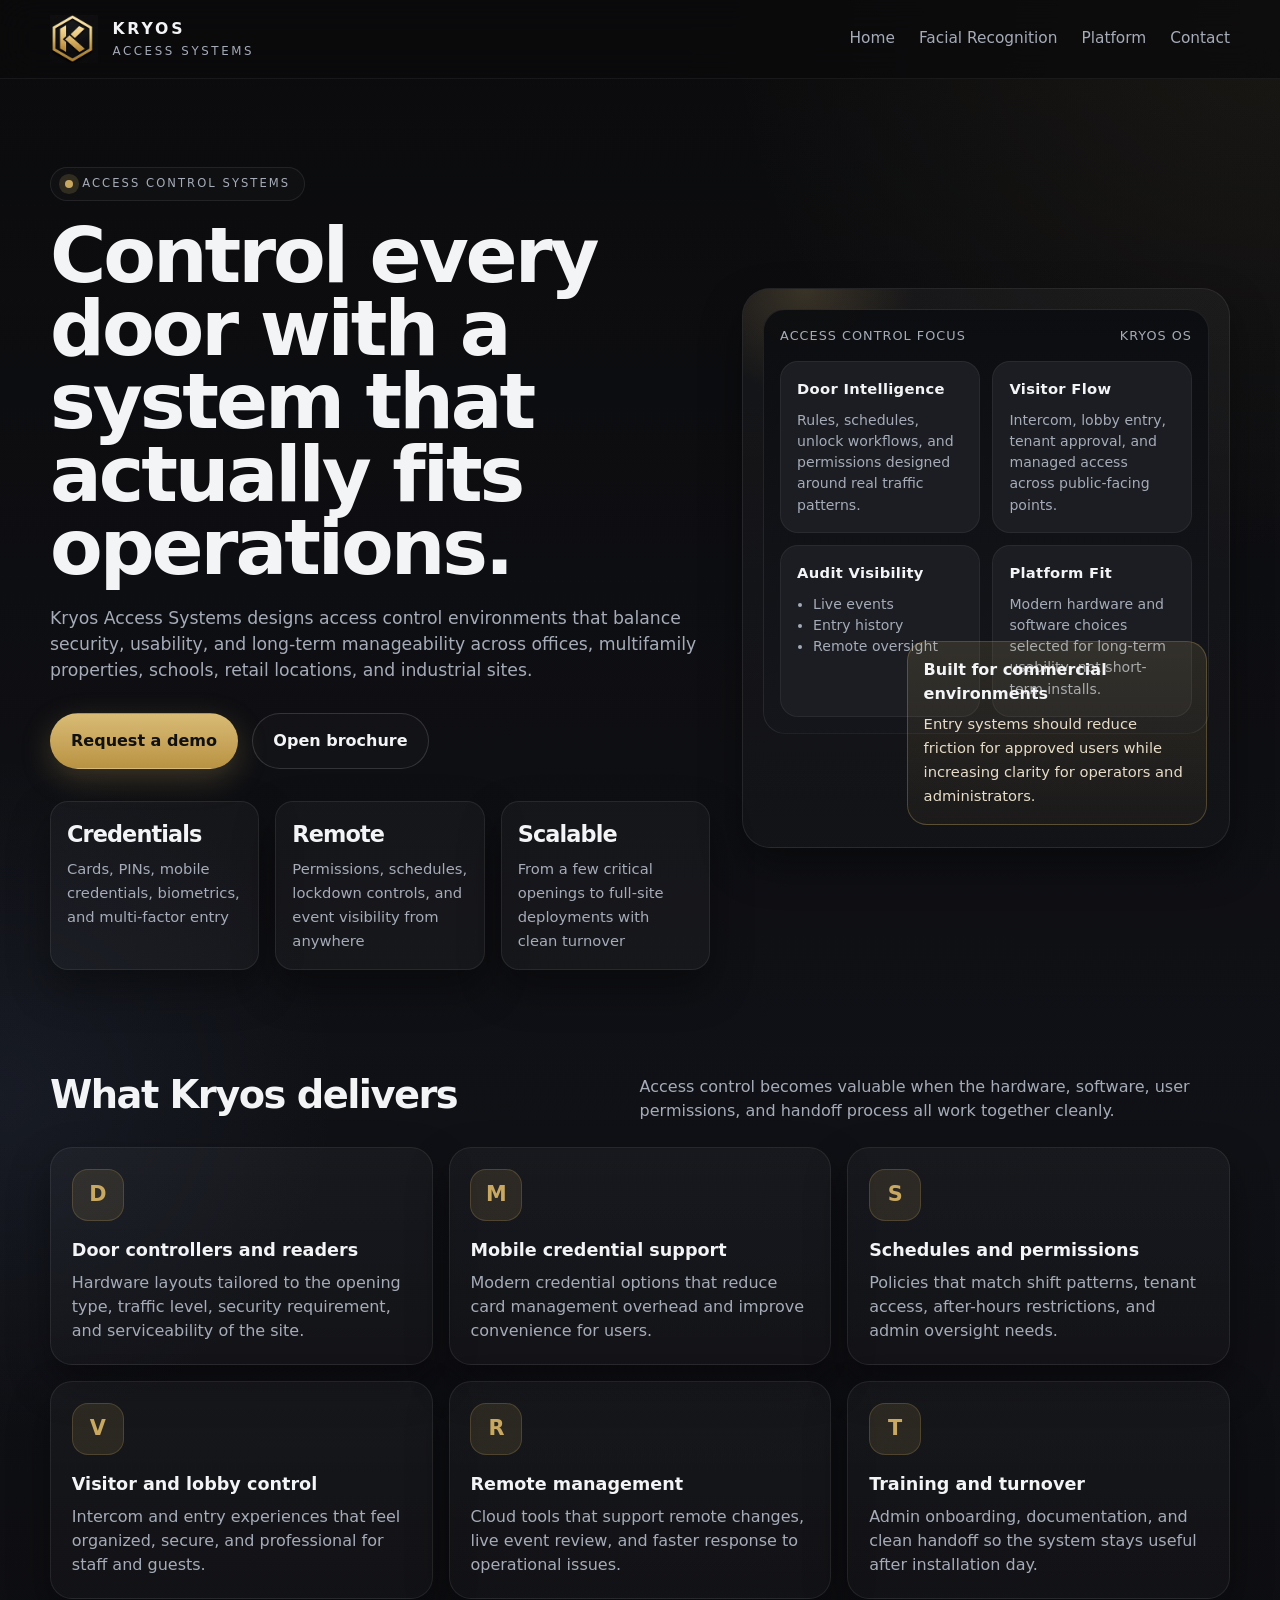
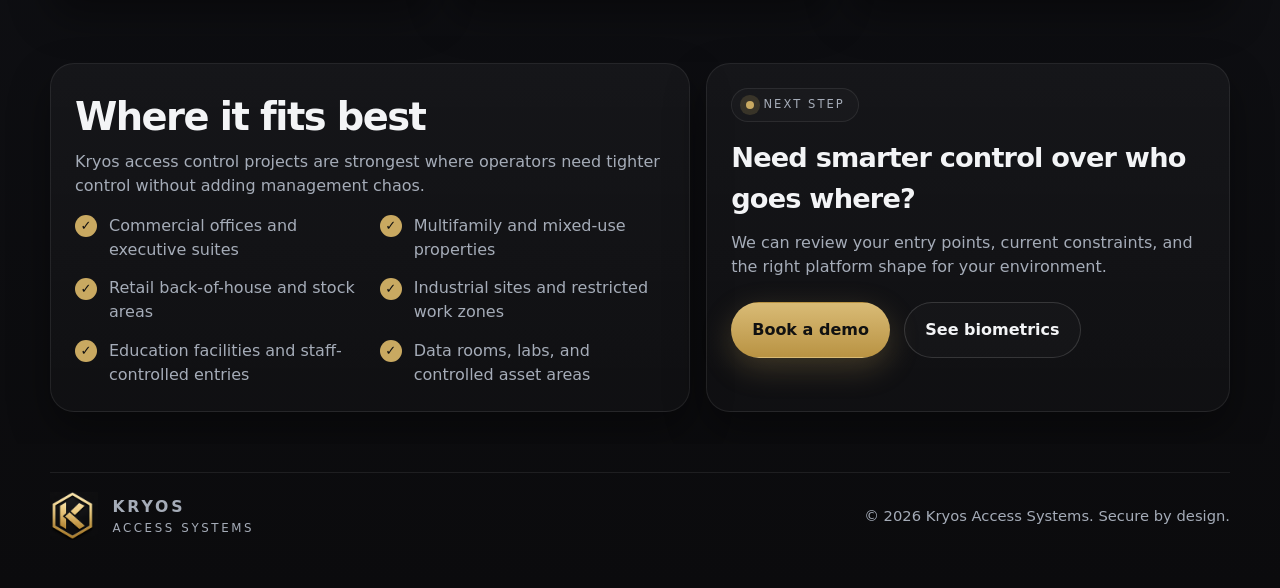
==== access-control.html @ 7e425538 "Add solution landing pages" ====
<!DOCTYPE html>
<html lang="en">
<head>
  <meta charset="UTF-8" />
  <meta name="viewport" content="width=device-width, initial-scale=1.0" />
  <meta name="description" content="Kryos Access Systems designs and deploys modern access control systems with smart credentials, cloud management, visitor control, and scalable door security for commercial facilities." />
  <meta name="theme-color" content="#0d0d10" />
  <meta property="og:title" content="Access Control Systems | Kryos Access Systems" />
  <meta property="og:description" content="Modern access control systems for commercial facilities, multifamily properties, schools, and industrial sites." />
  <meta property="og:type" content="website" />
  <title>Access Control Systems | Kryos Access Systems</title>
  <link rel="icon" type="image/png" href="kryos-logo-mark.png" />
  <link rel="apple-touch-icon" href="kryos-logo-mark.png" />
  <link rel="stylesheet" href="styles.css" />
</head>
<body>
  <a class="skip-link" href="#main">Skip to content</a>

  <header>
    <div class="container nav">
      <a class="brand" href="/" aria-label="Kryos Access Systems home">
        <div class="brand-mark" aria-hidden="true">
          <img src="kryos-logo-mark.png" alt="" />
        </div>
        <div class="brand-copy">
          <strong>Kryos</strong>
          <span>Access Systems</span>
        </div>
      </a>

      <nav class="nav-links" aria-label="Primary navigation">
        <a href="/">Home</a>
        <a href="facial-recognition.html">Facial Recognition</a>
        <a href="/#platform">Platform</a>
        <a href="/#contact">Contact</a>
      </nav>
    </div>
  </header>

  <main id="main">
    <section class="hero">
      <div class="container hero-grid">
        <div>
          <div class="eyebrow">Access Control Systems</div>
          <h1>Control every door with a system that actually fits operations.</h1>
          <p>
            Kryos Access Systems designs access control environments that balance security, usability, and long-term manageability across offices, multifamily properties, schools, retail locations, and industrial sites.
          </p>
          <div class="hero-actions">
            <a class="button" href="/#contact">Request a demo</a>
            <a class="button-secondary" href="kryos-intelligent-access-control-brochure.pdf" target="_blank" rel="noopener noreferrer">Open brochure</a>
          </div>
          <div class="hero-stats" aria-label="Key access control highlights">
            <div class="stat">
              <strong>Credentials</strong>
              <span>Cards, PINs, mobile credentials, biometrics, and multi-factor entry</span>
            </div>
            <div class="stat">
              <strong>Remote</strong>
              <span>Permissions, schedules, lockdown controls, and event visibility from anywhere</span>
            </div>
            <div class="stat">
              <strong>Scalable</strong>
              <span>From a few critical openings to full-site deployments with clean turnover</span>
            </div>
          </div>
        </div>

        <aside class="hero-card" aria-label="Access control overview">
          <div class="system-window">
            <div class="topbar">
              <span>Access control focus</span>
              <span>Kryos OS</span>
            </div>
            <div class="system-grid">
              <div class="panel">
                <h3>Door Intelligence</h3>
                <p>Rules, schedules, unlock workflows, and permissions designed around real traffic patterns.</p>
              </div>
              <div class="panel">
                <h3>Visitor Flow</h3>
                <p>Intercom, lobby entry, tenant approval, and managed access across public-facing points.</p>
              </div>
              <div class="panel">
                <h3>Audit Visibility</h3>
                <ul>
                  <li>Live events</li>
                  <li>Entry history</li>
                  <li>Remote oversight</li>
                </ul>
              </div>
              <div class="panel">
                <h3>Platform Fit</h3>
                <p>Modern hardware and software choices selected for long-term usability, not short-term installs.</p>
              </div>
            </div>
          </div>

          <div class="hero-badge">
            <strong>Built for commercial environments</strong>
            <span>Entry systems should reduce friction for approved users while increasing clarity for operators and administrators.</span>
          </div>
        </aside>
      </div>
    </section>

    <section>
      <div class="container">
        <div class="section-heading">
          <div>
            <h2>What Kryos delivers</h2>
          </div>
          <p>
            Access control becomes valuable when the hardware, software, user permissions, and handoff process all work together cleanly.
          </p>
        </div>

        <div class="cards">
          <article class="card">
            <div class="icon" aria-hidden="true">D</div>
            <h3>Door controllers and readers</h3>
            <p>Hardware layouts tailored to the opening type, traffic level, security requirement, and serviceability of the site.</p>
          </article>
          <article class="card">
            <div class="icon" aria-hidden="true">M</div>
            <h3>Mobile credential support</h3>
            <p>Modern credential options that reduce card management overhead and improve convenience for users.</p>
          </article>
          <article class="card">
            <div class="icon" aria-hidden="true">S</div>
            <h3>Schedules and permissions</h3>
            <p>Policies that match shift patterns, tenant access, after-hours restrictions, and admin oversight needs.</p>
          </article>
          <article class="card">
            <div class="icon" aria-hidden="true">V</div>
            <h3>Visitor and lobby control</h3>
            <p>Intercom and entry experiences that feel organized, secure, and professional for staff and guests.</p>
          </article>
          <article class="card">
            <div class="icon" aria-hidden="true">R</div>
            <h3>Remote management</h3>
            <p>Cloud tools that support remote changes, live event review, and faster response to operational issues.</p>
          </article>
          <article class="card">
            <div class="icon" aria-hidden="true">T</div>
            <h3>Training and turnover</h3>
            <p>Admin onboarding, documentation, and clean handoff so the system stays useful after installation day.</p>
          </article>
        </div>
      </div>
    </section>

    <section>
      <div class="container feature-list">
        <div class="feature-block">
          <div class="section-heading" style="margin-bottom:0.25rem;">
            <div>
              <h2>Where it fits best</h2>
            </div>
          </div>
          <p style="color: var(--muted); margin-top: 0;">
            Kryos access control projects are strongest where operators need tighter control without adding management chaos.
          </p>
          <div class="check-grid">
            <div class="check">Commercial offices and executive suites</div>
            <div class="check">Multifamily and mixed-use properties</div>
            <div class="check">Retail back-of-house and stock areas</div>
            <div class="check">Industrial sites and restricted work zones</div>
            <div class="check">Education facilities and staff-controlled entries</div>
            <div class="check">Data rooms, labs, and controlled asset areas</div>
          </div>
        </div>

        <aside class="cta-panel">
          <div class="eyebrow" style="margin-bottom:1rem;">Next step</div>
          <h3 style="font-size:1.7rem; margin:0 0 0.75rem; letter-spacing:-0.03em;">Need smarter control over who goes where?</h3>
          <p style="margin:0; color: var(--muted);">
            We can review your entry points, current constraints, and the right platform shape for your environment.
          </p>
          <div class="hero-actions" style="margin-top:1.4rem;">
            <a class="button" href="/#contact">Book a demo</a>
            <a class="button-secondary" href="facial-recognition.html">See biometrics</a>
          </div>
        </aside>
      </div>
    </section>
  </main>

  <footer>
    <div class="container footer-row">
      <div class="brand" aria-label="Kryos Access Systems footer brand">
        <div class="brand-mark" aria-hidden="true">
          <img src="kryos-logo-mark.png" alt="" />
        </div>
        <div class="brand-copy">
          <strong>Kryos</strong>
          <span>Access Systems</span>
        </div>
      </div>
      <div class="fine-print">© <span id="year"></span> Kryos Access Systems. Secure by design.</div>
    </div>
  </footer>

  <script src="script.js" defer></script>
</body>
</html>
---- styles.css ----
:root {
      --bg: #0d0d10;
      --panel: #15161a;
      --panel-2: #1b1d22;
      --text: #f3f4f6;
      --muted: #a5acb8;
      --line: rgba(255,255,255,0.08);
      --gold: #c9a961;
      --gold-soft: rgba(201,169,97,0.18);
      --shadow: 0 18px 40px rgba(0,0,0,0.38);
      --radius: 22px;
      --max: 1180px;
    }

    * { box-sizing: border-box; }
    html { scroll-behavior: smooth; }
    body {
      margin: 0;
      font-family: Inter, ui-sans-serif, system-ui, -apple-system, BlinkMacSystemFont, "Segoe UI", sans-serif;
      color: var(--text);
      background:
        radial-gradient(circle at top right, rgba(201,169,97,0.08), transparent 22%),
        radial-gradient(circle at left center, rgba(92, 119, 168, 0.10), transparent 20%),
        linear-gradient(180deg, #0b0b0d 0%, #101116 52%, #0b0b0d 100%);
      line-height: 1.5;
    }

    a { color: inherit; text-decoration: none; }
    img { max-width: 100%; display: block; }

    .container {
      width: min(calc(100% - 2rem), var(--max));
      margin: 0 auto;
    }

    .skip-link {
      position: absolute;
      left: -999px;
      top: 1rem;
      background: #fff;
      color: #000;
      padding: 0.75rem 1rem;
      border-radius: 999px;
      z-index: 1000;
    }

    .skip-link:focus { left: 1rem; }

    header {
      position: sticky;
      top: 0;
      z-index: 50;
      backdrop-filter: blur(18px);
      background: rgba(10,10,12,0.72);
      border-bottom: 1px solid rgba(255,255,255,0.06);
    }

    .nav {
      display: flex;
      align-items: center;
      justify-content: space-between;
      min-height: 78px;
      gap: 1rem;
    }

    .brand {
      display: flex;
      align-items: center;
      gap: 0.9rem;
      min-width: 0;
    }

    .brand-mark {
      width: 48px;
      height: 48px;
      display: grid;
      place-items: center;
      flex-shrink: 0;
    }

    .brand-mark img {
      width: 100%;
      height: 100%;
      object-fit: contain;
    }

    .brand-copy {
      min-width: 0;
    }

    .brand-copy strong {
      display: block;
      font-size: 0.98rem;
      letter-spacing: 0.18em;
      text-transform: uppercase;
    }

    .brand-copy span {
      display: block;
      font-size: 0.74rem;
      color: var(--muted);
      letter-spacing: 0.22em;
      text-transform: uppercase;
      margin-top: 0.12rem;
    }

    .nav-links {
      display: flex;
      align-items: center;
      gap: 1.5rem;
      color: var(--muted);
      font-size: 0.96rem;
    }

    .nav-links a:hover,
    .nav-links a:focus-visible { color: var(--text); }

    .button,
    .button-secondary {
      display: inline-flex;
      align-items: center;
      justify-content: center;
      gap: 0.5rem;
      min-height: 48px;
      padding: 0.95rem 1.25rem;
      border-radius: 999px;
      border: 1px solid transparent;
      font-weight: 600;
      transition: transform 0.2s ease, border-color 0.2s ease, background 0.2s ease;
    }

    .button {
      background: linear-gradient(180deg, #d9bb76 0%, #b99343 100%);
      color: #111;
      box-shadow: 0 10px 30px rgba(201,169,97,0.25);
    }

    .button:hover,
    .button:focus-visible,
    .button-secondary:hover,
    .button-secondary:focus-visible {
      transform: translateY(-1px);
    }

    .button-secondary {
      border-color: rgba(255,255,255,0.14);
      background: rgba(255,255,255,0.02);
      color: var(--text);
    }

    main { overflow: clip; }

    .hero {
      padding: 5.5rem 0 4rem;
    }

    .hero-grid {
      display: grid;
      grid-template-columns: 1.15fr 0.85fr;
      gap: 2rem;
      align-items: center;
    }

    .eyebrow {
      display: inline-flex;
      align-items: center;
      gap: 0.6rem;
      padding: 0.45rem 0.85rem;
      border-radius: 999px;
      border: 1px solid var(--line);
      background: rgba(255,255,255,0.02);
      color: var(--muted);
      text-transform: uppercase;
      letter-spacing: 0.18em;
      font-size: 0.72rem;
      margin-bottom: 1.2rem;
    }

    .eyebrow::before {
      content: "";
      width: 8px;
      height: 8px;
      border-radius: 999px;
      background: var(--gold);
      box-shadow: 0 0 0 6px var(--gold-soft);
    }

    h1 {
      margin: 0;
      font-size: clamp(2.6rem, 6vw, 5.3rem);
      line-height: 0.95;
      letter-spacing: -0.04em;
      max-width: 12ch;
    }

    .hero p {
      color: var(--muted);
      font-size: 1.08rem;
      max-width: 62ch;
      margin: 1.35rem 0 0;
    }

    .hero-actions {
      display: flex;
      gap: 0.9rem;
      flex-wrap: wrap;
      margin-top: 1.8rem;
    }

    .hero-stats {
      display: grid;
      grid-template-columns: repeat(3, minmax(0,1fr));
      gap: 1rem;
      margin-top: 2rem;
    }

    .stat {
      padding: 1rem;
      border-radius: 18px;
      background: rgba(255,255,255,0.03);
      border: 1px solid var(--line);
      box-shadow: var(--shadow);
    }

    .stat strong {
      display: block;
      font-size: 1.4rem;
      letter-spacing: -0.04em;
      margin-bottom: 0.3rem;
    }

    .stat span {
      color: var(--muted);
      font-size: 0.92rem;
    }

    .hero-card {
      position: relative;
      padding: 1.4rem;
      border-radius: 28px;
      background: linear-gradient(180deg, rgba(255,255,255,0.04), rgba(255,255,255,0.02));
      border: 1px solid rgba(255,255,255,0.08);
      box-shadow: var(--shadow);
      overflow: hidden;
      min-height: 560px;
    }

    .hero-card::before {
      content: "";
      position: absolute;
      inset: -20% auto auto -10%;
      width: 220px;
      height: 220px;
      background: radial-gradient(circle, rgba(201,169,97,0.20), transparent 70%);
      pointer-events: none;
    }

    .system-window {
      position: absolute;
      inset: 1.25rem 1.25rem auto 1.25rem;
      padding: 1rem;
      border-radius: 22px;
      background: linear-gradient(180deg, rgba(12,13,16,0.95), rgba(20,22,28,0.94));
      border: 1px solid rgba(255,255,255,0.08);
    }

    .system-window .topbar {
      display: flex;
      justify-content: space-between;
      align-items: center;
      color: var(--muted);
      font-size: 0.8rem;
      letter-spacing: 0.08em;
      text-transform: uppercase;
      margin-bottom: 1rem;
    }

    .system-grid {
      display: grid;
      grid-template-columns: repeat(2, minmax(0, 1fr));
      gap: 0.8rem;
    }

    .panel {
      padding: 1rem;
      min-height: 118px;
      border-radius: 18px;
      background: var(--panel-2);
      border: 1px solid rgba(255,255,255,0.06);
    }

    .panel h3 {
      margin: 0 0 0.6rem;
      font-size: 0.92rem;
      letter-spacing: 0.02em;
    }

    .panel p,
    .panel li {
      color: var(--muted);
      font-size: 0.88rem;
      margin: 0;
    }

    .panel ul {
      margin: 0;
      padding-left: 1rem;
    }

    .hero-badge {
      position: absolute;
      right: 1.4rem;
      bottom: 1.4rem;
      width: min(100%, 300px);
      padding: 1rem;
      border-radius: 20px;
      background: linear-gradient(180deg, rgba(201,169,97,0.14), rgba(201,169,97,0.05));
      border: 1px solid rgba(201,169,97,0.3);
    }

    .hero-badge strong {
      display: block;
      font-size: 1rem;
      margin-bottom: 0.35rem;
    }

    .hero-badge span { color: #e6dcc8; font-size: 0.92rem; }

    section {
      padding: 2rem 0;
    }

    .section-heading {
      display: flex;
      justify-content: space-between;
      align-items: end;
      gap: 1rem;
      margin-bottom: 1.5rem;
    }

    .section-heading h2 {
      margin: 0;
      font-size: clamp(1.8rem, 3vw, 3rem);
      letter-spacing: -0.04em;
    }

    .section-heading p {
      margin: 0;
      color: var(--muted);
      max-width: 58ch;
    }

    .cards {
      display: grid;
      grid-template-columns: repeat(3, minmax(0,1fr));
      gap: 1rem;
    }

    .card {
      padding: 1.3rem;
      border-radius: 22px;
      background: linear-gradient(180deg, rgba(255,255,255,0.035), rgba(255,255,255,0.02));
      border: 1px solid var(--line);
      box-shadow: var(--shadow);
    }

    .icon {
      width: 52px;
      height: 52px;
      display: grid;
      place-items: center;
      border-radius: 16px;
      margin-bottom: 1rem;
      background: rgba(201,169,97,0.12);
      color: var(--gold);
      border: 1px solid rgba(201,169,97,0.22);
      font-size: 1.3rem;
      font-weight: 700;
    }

    .card h3 {
      margin: 0 0 0.5rem;
      font-size: 1.1rem;
    }

    .card p {
      margin: 0;
      color: var(--muted);
    }

    .feature-list {
      display: grid;
      grid-template-columns: 1.1fr 0.9fr;
      gap: 1rem;
      align-items: stretch;
    }

    .feature-block,
    .cta-panel {
      border-radius: 24px;
      padding: 1.5rem;
      background: linear-gradient(180deg, rgba(255,255,255,0.035), rgba(255,255,255,0.02));
      border: 1px solid var(--line);
      box-shadow: var(--shadow);
    }

    .check-grid {
      display: grid;
      grid-template-columns: repeat(2, minmax(0,1fr));
      gap: 0.9rem 1.2rem;
      margin-top: 1rem;
    }

    .check {
      display: flex;
      gap: 0.75rem;
      align-items: flex-start;
      color: var(--muted);
    }

    .check::before {
      content: "✓";
      color: #111;
      background: var(--gold);
      width: 22px;
      height: 22px;
      border-radius: 999px;
      display: inline-grid;
      place-items: center;
      font-size: 0.82rem;
      flex-shrink: 0;
      margin-top: 0.1rem;
    }

    .industries {
      display: grid;
      grid-template-columns: repeat(5, minmax(0,1fr));
      gap: 1rem;
    }

    .apps {
      display: grid;
      grid-template-columns: repeat(4, minmax(0,1fr));
      gap: 1rem;
    }

    .app-card {
      display: flex;
      flex-direction: column;
      overflow: hidden;
      padding: 0;
      border-radius: 22px;
      background: linear-gradient(180deg, rgba(255,255,255,0.035), rgba(255,255,255,0.02));
      border: 1px solid var(--line);
      box-shadow: var(--shadow);
      transition: transform 0.2s ease, border-color 0.2s ease;
    }

    .app-card:hover,
    .app-card:focus-visible {
      transform: translateY(-2px);
      border-color: rgba(201,169,97,0.45);
    }

    .app-thumb {
      aspect-ratio: 1 / 1;
      background: #0f1014;
      overflow: hidden;
      border-bottom: 1px solid var(--line);
    }

    .app-thumb img {
      width: 100%;
      height: 100%;
      object-fit: cover;
      object-position: center;
    }

    .app-body {
      padding: 1.1rem 1.2rem 1.25rem;
      display: flex;
      flex-direction: column;
      gap: 0.45rem;
      flex: 1;
    }

    .app-body h3 {
      margin: 0;
      font-size: 1.05rem;
    }

    .app-body p {
      margin: 0;
      color: var(--muted);
      font-size: 0.92rem;
    }

    .app-open {
      margin-top: auto;
      padding-top: 0.6rem;
      color: var(--gold);
      font-size: 0.88rem;
      letter-spacing: 0.08em;
      text-transform: uppercase;
    }

    .industry {
      text-align: center;
      padding: 1.15rem 0.9rem;
      border-radius: 18px;
      background: rgba(255,255,255,0.025);
      border: 1px solid var(--line);
      color: var(--muted);
      font-weight: 600;
    }

    .process {
      display: grid;
      grid-template-columns: repeat(4, minmax(0,1fr));
      gap: 1rem;
    }

    .step-number {
      display: inline-flex;
      width: 34px;
      height: 34px;
      border-radius: 999px;
      align-items: center;
      justify-content: center;
      background: var(--gold-soft);
      color: var(--gold);
      border: 1px solid rgba(201,169,97,0.25);
      font-weight: 700;
      margin-bottom: 0.9rem;
    }

    .contact-grid {
      display: grid;
      grid-template-columns: 1fr 1fr;
      gap: 1rem;
      align-items: stretch;
    }

    .contact-list {
      display: grid;
      gap: 0.8rem;
      margin-top: 1rem;
    }

    .contact-item {
      padding: 1rem;
      border-radius: 18px;
      border: 1px solid var(--line);
      background: rgba(255,255,255,0.02);
    }

    .contact-item strong {
      display: block;
      margin-bottom: 0.25rem;
    }

    form {
      display: grid;
      gap: 0.9rem;
      margin-top: 1rem;
    }

    label {
      display: grid;
      gap: 0.45rem;
      color: var(--muted);
      font-size: 0.92rem;
    }

    input,
    textarea,
    select {
      width: 100%;
      border: 1px solid rgba(255,255,255,0.1);
      background: rgba(12,12,15,0.8);
      color: var(--text);
      padding: 0.95rem 1rem;
      border-radius: 14px;
      font: inherit;
    }

    textarea { min-height: 130px; resize: vertical; }

    input:focus-visible,
    textarea:focus-visible,
    select:focus-visible,
    a:focus-visible,
    button:focus-visible {
      outline: 2px solid var(--gold);
      outline-offset: 2px;
    }

    footer {
      padding: 1.8rem 0 3rem;
      color: var(--muted);
    }

    .footer-row {
      display: flex;
      justify-content: space-between;
      gap: 1rem;
      align-items: center;
      border-top: 1px solid var(--line);
      padding-top: 1.2rem;
      flex-wrap: wrap;
    }

    .fine-print {
      font-size: 0.92rem;
      color: var(--muted);
    }

    @media (max-width: 1024px) {
      .hero-grid,
      .feature-list,
      .contact-grid,
      .cards,
      .process,
      .industries,
      .apps {
        grid-template-columns: 1fr 1fr;
      }

      .hero-card {
        min-height: 500px;
      }
    }

    @media (max-width: 760px) {
      .nav {
        flex-wrap: wrap;
        padding: 0.8rem 0;
      }

      .nav-links {
        width: 100%;
        flex-wrap: wrap;
        gap: 1rem;
        justify-content: space-between;
        font-size: 0.9rem;
      }

      .hero {
        padding-top: 3.5rem;
      }

      .hero-grid,
      .hero-stats,
      .cards,
      .feature-list,
      .process,
      .contact-grid,
      .industries,
      .apps,
      .check-grid {
        grid-template-columns: 1fr;
      }

      .section-heading {
        align-items: start;
        flex-direction: column;
      }

      .system-grid {
        grid-template-columns: 1fr;
      }

      .hero-card {
        min-height: auto;
        padding-bottom: 13rem;
      }

      .hero-badge {
        left: 1.25rem;
        right: 1.25rem;
        width: auto;
      }
    }
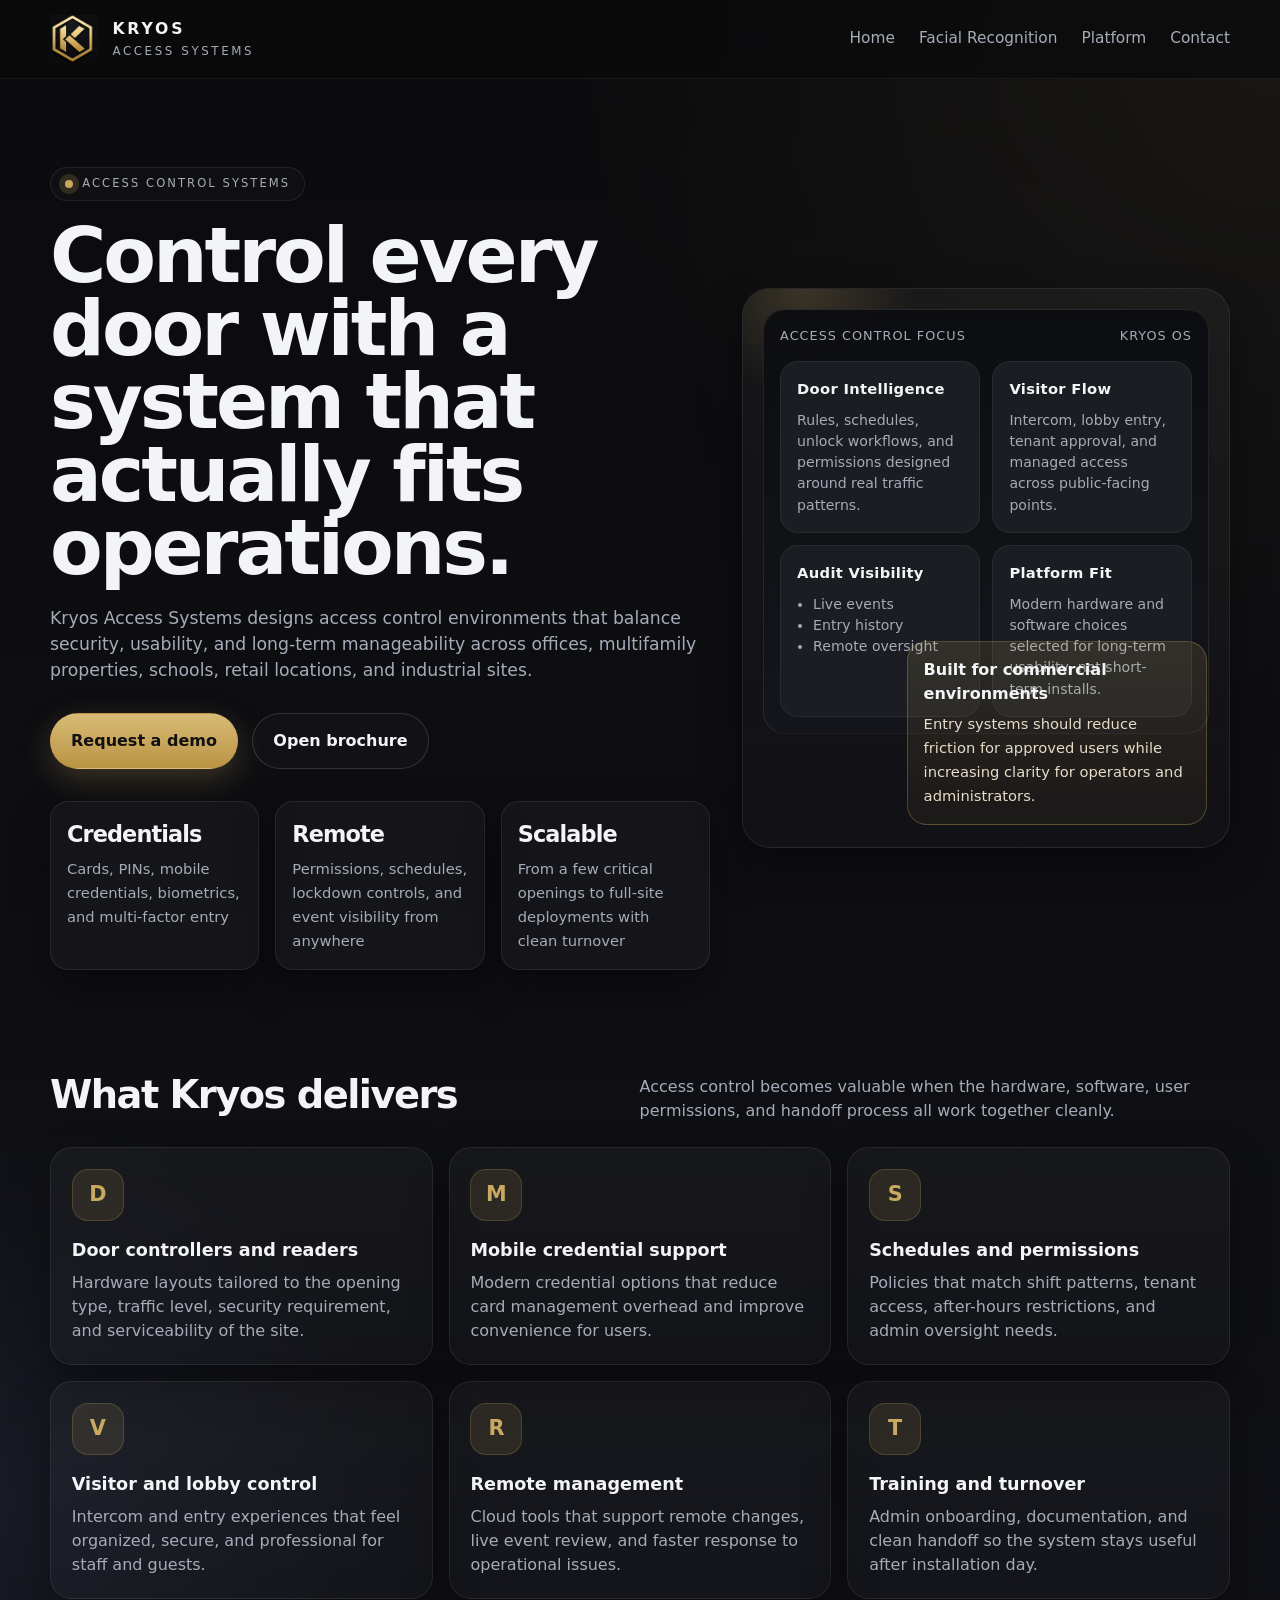
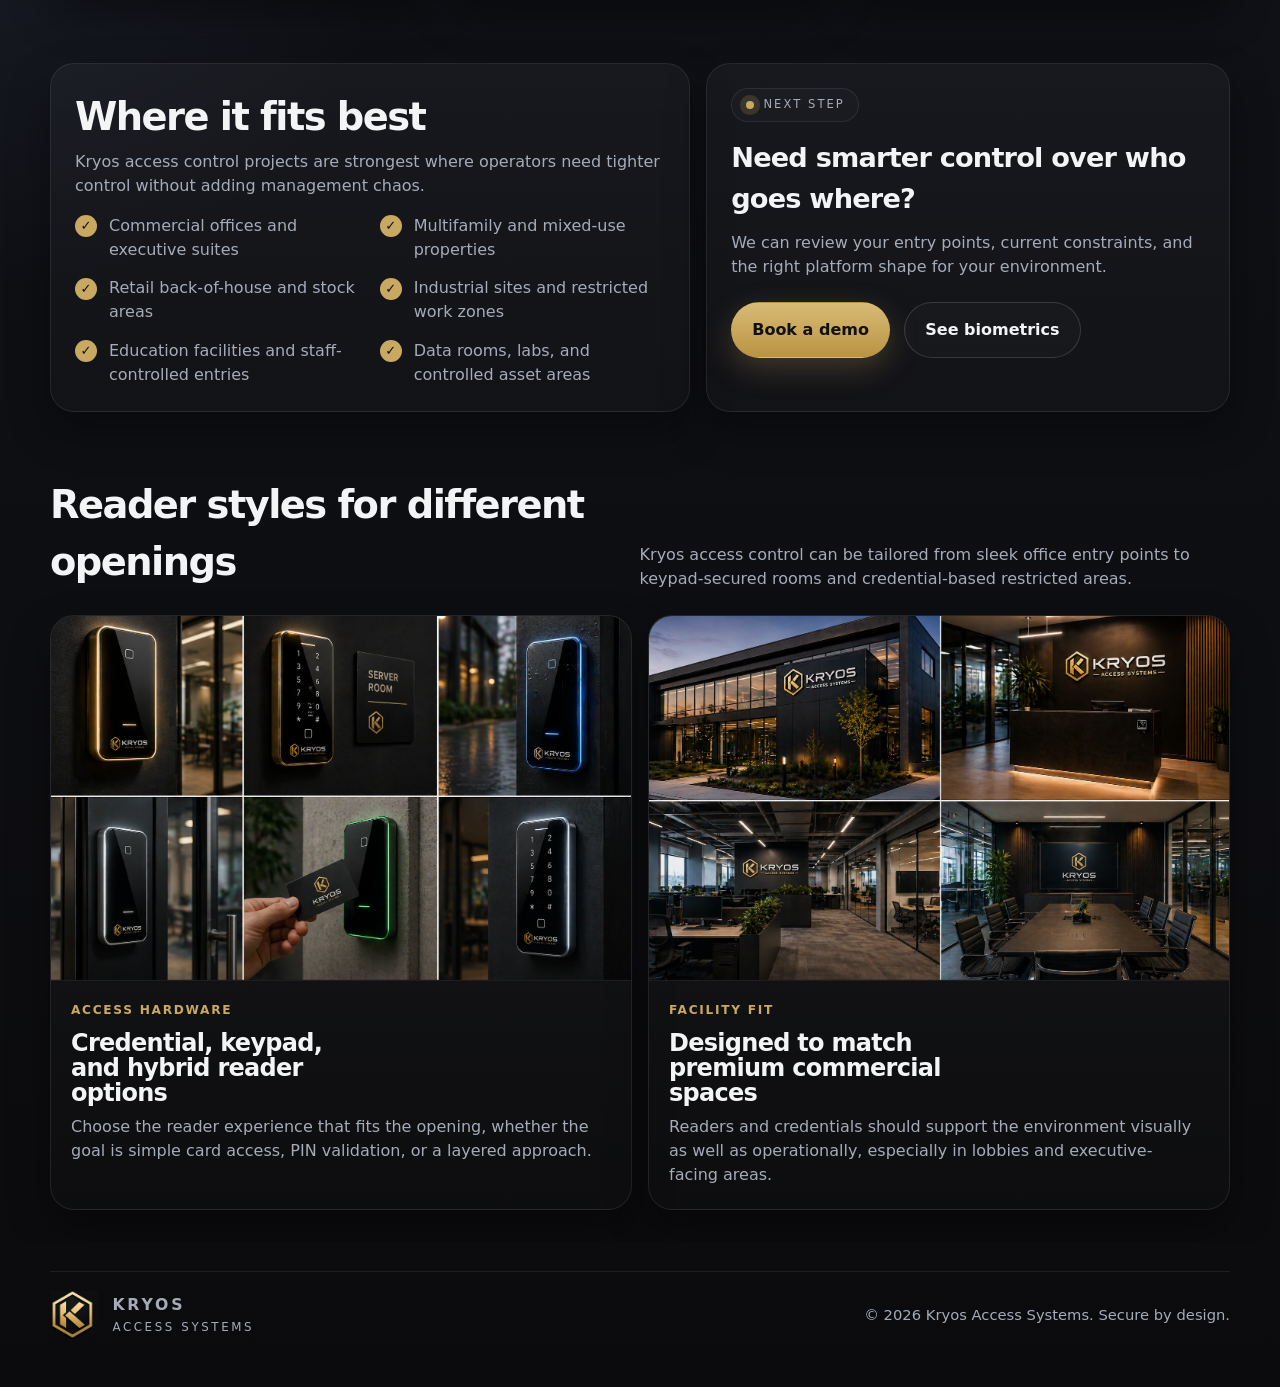
==== commit a6428205: "Update site content and deploy assets" ====
--- a/access-control.html
+++ b/access-control.html
@@ -184,6 +184,37 @@
         </aside>
       </div>
     </section>
+
+    <section>
+      <div class="container">
+        <div class="section-heading">
+          <div>
+            <h2>Reader styles for different openings</h2>
+          </div>
+          <p>
+            Kryos access control can be tailored from sleek office entry points to keypad-secured rooms and credential-based restricted areas.
+          </p>
+        </div>
+        <div class="media-showcase">
+          <article class="media-card">
+            <img src="kryos-access-readers.png" alt="Kryos branded access readers including keypad models and card presentation workflows" loading="lazy" />
+            <div class="media-copy">
+              <span class="media-kicker">Access Hardware</span>
+              <h3>Credential, keypad, and hybrid reader options</h3>
+              <p>Choose the reader experience that fits the opening, whether the goal is simple card access, PIN validation, or a layered approach.</p>
+            </div>
+          </article>
+          <article class="media-card">
+            <img src="kryos-hq-spaces.png" alt="Kryos office exterior, reception area, and meeting spaces" loading="lazy" />
+            <div class="media-copy">
+              <span class="media-kicker">Facility Fit</span>
+              <h3>Designed to match premium commercial spaces</h3>
+              <p>Readers and credentials should support the environment visually as well as operationally, especially in lobbies and executive-facing areas.</p>
+            </div>
+          </article>
+        </div>
+      </div>
+    </section>
   </main>
 
   <footer>
--- a/styles.css
+++ b/styles.css
@@ -152,6 +152,7 @@
 
     .hero {
       padding: 5.5rem 0 4rem;
+      position: relative;
     }
 
     .hero-grid {
@@ -348,6 +349,21 @@
       margin: 0;
       color: var(--muted);
       max-width: 58ch;
+    }
+
+    #visuals,
+    #biometrics {
+      position: relative;
+    }
+
+    #visuals::before,
+    #biometrics::before {
+      content: "";
+      position: absolute;
+      inset: 2rem 0 auto;
+      height: 260px;
+      background: radial-gradient(circle at center, rgba(201,169,97,0.08), transparent 68%);
+      pointer-events: none;
     }
 
     .cards {
@@ -434,7 +450,7 @@
 
     .industries {
       display: grid;
-      grid-template-columns: repeat(5, minmax(0,1fr));
+      grid-template-columns: repeat(auto-fit, minmax(150px, 1fr));
       gap: 1rem;
     }
 
@@ -502,6 +518,101 @@
       font-size: 0.88rem;
       letter-spacing: 0.08em;
       text-transform: uppercase;
+    }
+
+    .media-showcase {
+      display: grid;
+      grid-template-columns: repeat(2, minmax(0, 1fr));
+      gap: 1rem;
+      align-items: stretch;
+    }
+
+    .media-showcase-wide {
+      grid-template-columns: 1.2fr 0.8fr;
+    }
+
+    .media-card {
+      position: relative;
+      overflow: hidden;
+      border-radius: 24px;
+      background: linear-gradient(180deg, rgba(255,255,255,0.04), rgba(255,255,255,0.02));
+      border: 1px solid var(--line);
+      box-shadow: var(--shadow);
+      transition: transform 0.28s ease, border-color 0.28s ease, box-shadow 0.28s ease;
+    }
+
+    .media-card::before {
+      content: "";
+      position: absolute;
+      inset: 0;
+      background: linear-gradient(180deg, rgba(7,8,10,0.02) 0%, rgba(7,8,10,0.06) 48%, rgba(7,8,10,0.28) 100%);
+      pointer-events: none;
+      z-index: 1;
+    }
+
+    .media-card:hover,
+    .media-card:focus-within {
+      transform: translateY(-4px);
+      border-color: rgba(201,169,97,0.34);
+      box-shadow: 0 22px 48px rgba(0,0,0,0.42);
+    }
+
+    .media-card img {
+      width: 100%;
+      aspect-ratio: 16 / 10;
+      object-fit: cover;
+      object-position: center;
+      border-bottom: 1px solid var(--line);
+      transform: scale(1.01);
+      transition: transform 0.45s ease;
+    }
+
+    .media-card-large img {
+      aspect-ratio: 16 / 9;
+    }
+
+    .media-card:hover img,
+    .media-card:focus-within img {
+      transform: scale(1.045);
+    }
+
+    .media-copy {
+      position: relative;
+      z-index: 2;
+      padding: 1.2rem 1.25rem 1.35rem;
+    }
+
+    .media-kicker {
+      display: inline-block;
+      margin-bottom: 0.7rem;
+      color: var(--gold);
+      font-size: 0.76rem;
+      letter-spacing: 0.14em;
+      text-transform: uppercase;
+      font-weight: 700;
+    }
+
+    .media-copy h3 {
+      margin: 0 0 0.55rem;
+      font-size: clamp(1.18rem, 2vw, 1.5rem);
+      letter-spacing: -0.03em;
+      line-height: 1.05;
+      max-width: 18ch;
+    }
+
+    .media-copy p {
+      margin: 0;
+      color: var(--muted);
+      max-width: 52ch;
+    }
+
+    .media-card-large .media-copy {
+      padding-bottom: 1.55rem;
+    }
+
+    .media-card-large .media-copy h3 {
+      font-size: clamp(1.35rem, 2.4vw, 1.85rem);
+      max-width: 16ch;
     }
 
     .industry {
@@ -622,7 +733,9 @@
       .cards,
       .process,
       .industries,
-      .apps {
+      .apps,
+      .media-showcase,
+      .media-showcase-wide {
         grid-template-columns: 1fr 1fr;
       }
 
@@ -640,13 +753,38 @@
       .nav-links {
         width: 100%;
         flex-wrap: wrap;
-        gap: 1rem;
-        justify-content: space-between;
+        gap: 0.7rem 0.4rem;
+        justify-content: center;
         font-size: 0.9rem;
+      }
+
+      .nav-links a {
+        flex: 0 1 calc(33.333% - 0.3rem);
+        text-align: center;
       }
 
       .hero {
         padding-top: 3.5rem;
+      }
+
+      .media-card,
+      .media-card:hover,
+      .media-card:focus-within {
+        transform: none;
+      }
+
+      .media-card img,
+      .media-card:hover img,
+      .media-card:focus-within img {
+        transform: none;
+      }
+
+      .media-copy {
+        padding: 1rem 1rem 1.15rem;
+      }
+
+      .media-copy h3 {
+        max-width: none;
       }
 
       .hero-grid,
@@ -657,7 +795,9 @@
       .contact-grid,
       .industries,
       .apps,
-      .check-grid {
+      .check-grid,
+      .media-showcase,
+      .media-showcase-wide {
         grid-template-columns: 1fr;
       }
 
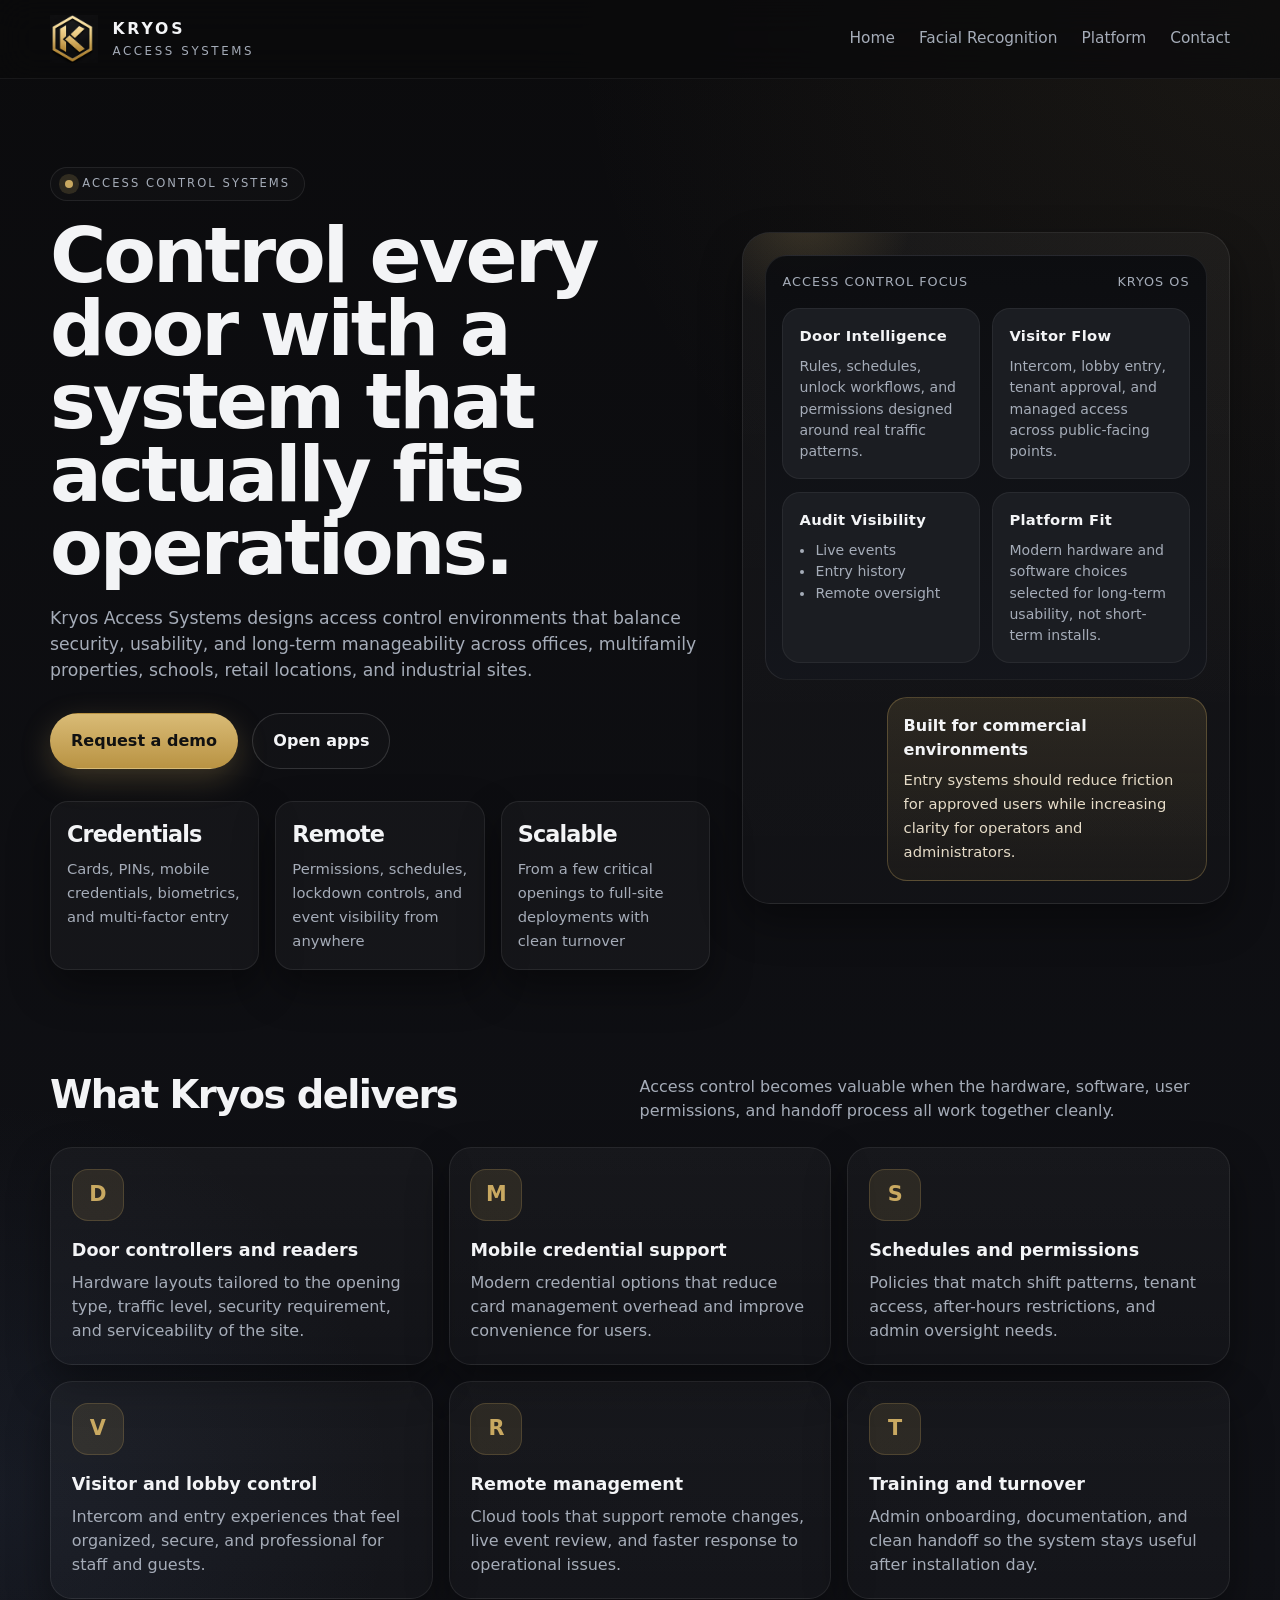
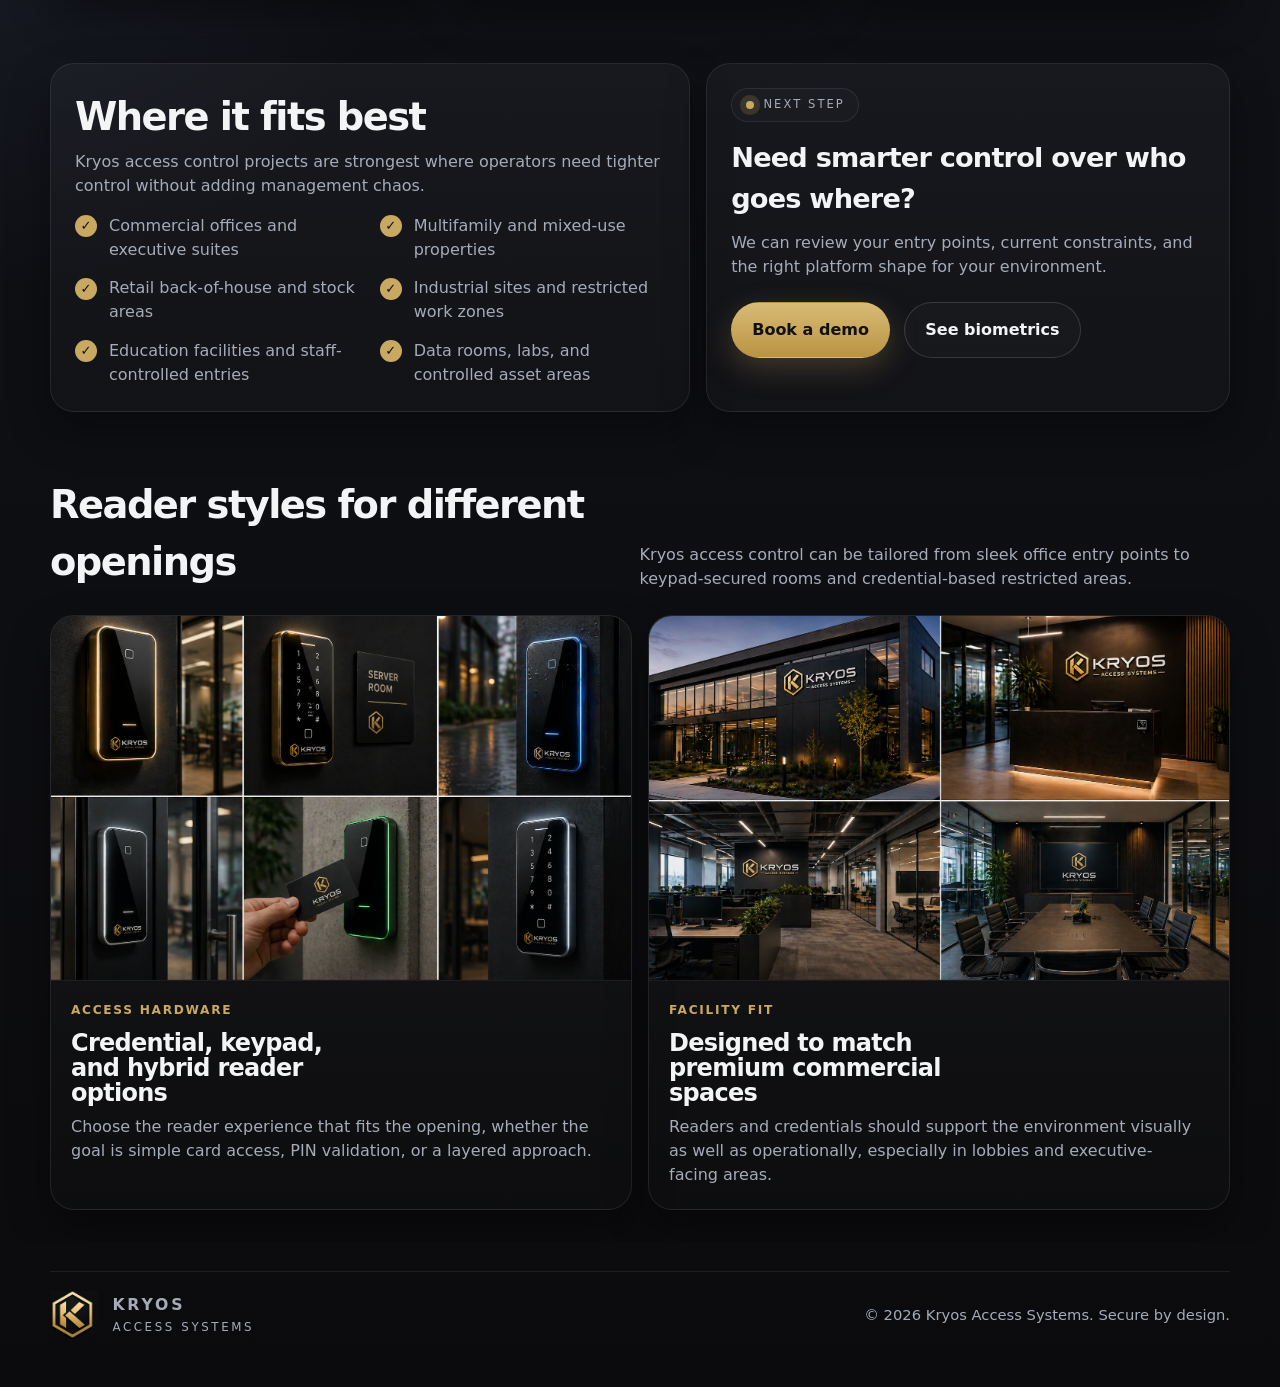
==== commit 5a4ab1af: "Remove brochure CTA links" ====
--- a/access-control.html
+++ b/access-control.html
@@ -48,7 +48,7 @@
           </p>
           <div class="hero-actions">
             <a class="button" href="/#contact">Request a demo</a>
-            <a class="button-secondary" href="kryos-intelligent-access-control-brochure.pdf" target="_blank" rel="noopener noreferrer">Open brochure</a>
+            <a class="button-secondary" href="/#apps">Open apps</a>
           </div>
           <div class="hero-stats" aria-label="Key access control highlights">
             <div class="stat">
--- a/styles.css
+++ b/styles.css
@@ -237,13 +237,15 @@
 
     .hero-card {
       position: relative;
+      display: flex;
+      flex-direction: column;
+      gap: 1.1rem;
       padding: 1.4rem;
       border-radius: 28px;
       background: linear-gradient(180deg, rgba(255,255,255,0.04), rgba(255,255,255,0.02));
       border: 1px solid rgba(255,255,255,0.08);
       box-shadow: var(--shadow);
       overflow: hidden;
-      min-height: 560px;
     }
 
     .hero-card::before {
@@ -257,8 +259,9 @@
     }
 
     .system-window {
-      position: absolute;
-      inset: 1.25rem 1.25rem auto 1.25rem;
+      position: relative;
+      inset: auto;
+      z-index: 1;
       padding: 1rem;
       border-radius: 22px;
       background: linear-gradient(180deg, rgba(12,13,16,0.95), rgba(20,22,28,0.94));
@@ -309,10 +312,10 @@
     }
 
     .hero-badge {
-      position: absolute;
-      right: 1.4rem;
-      bottom: 1.4rem;
-      width: min(100%, 300px);
+      position: relative;
+      z-index: 1;
+      align-self: flex-end;
+      width: min(100%, 320px);
       padding: 1rem;
       border-radius: 20px;
       background: linear-gradient(180deg, rgba(201,169,97,0.14), rgba(201,169,97,0.05));
@@ -645,6 +648,33 @@
       margin-bottom: 0.9rem;
     }
 
+    .faq-grid {
+      display: grid;
+      grid-template-columns: repeat(3, minmax(0, 1fr));
+      gap: 1rem;
+    }
+
+    .faq-card {
+      padding: 1.4rem;
+      border-radius: 22px;
+      border: 1px solid var(--line);
+      background:
+        linear-gradient(180deg, rgba(255,255,255,0.04), rgba(255,255,255,0.015)),
+        rgba(12,12,15,0.72);
+      box-shadow: 0 18px 36px rgba(0,0,0,0.18);
+    }
+
+    .faq-card h3 {
+      margin: 0 0 0.65rem;
+      font-size: 1.08rem;
+      letter-spacing: -0.02em;
+    }
+
+    .faq-card p {
+      margin: 0;
+      color: var(--muted);
+    }
+
     .contact-grid {
       display: grid;
       grid-template-columns: 1fr 1fr;
@@ -732,6 +762,7 @@
       .contact-grid,
       .cards,
       .process,
+      .faq-grid,
       .industries,
       .apps,
       .media-showcase,
@@ -740,7 +771,7 @@
       }
 
       .hero-card {
-        min-height: 500px;
+        gap: 1rem;
       }
     }
 
@@ -792,6 +823,7 @@
       .cards,
       .feature-list,
       .process,
+      .faq-grid,
       .contact-grid,
       .industries,
       .apps,
@@ -812,12 +844,10 @@
 
       .hero-card {
         min-height: auto;
-        padding-bottom: 13rem;
       }
 
       .hero-badge {
-        left: 1.25rem;
-        right: 1.25rem;
+        align-self: stretch;
         width: auto;
       }
     }
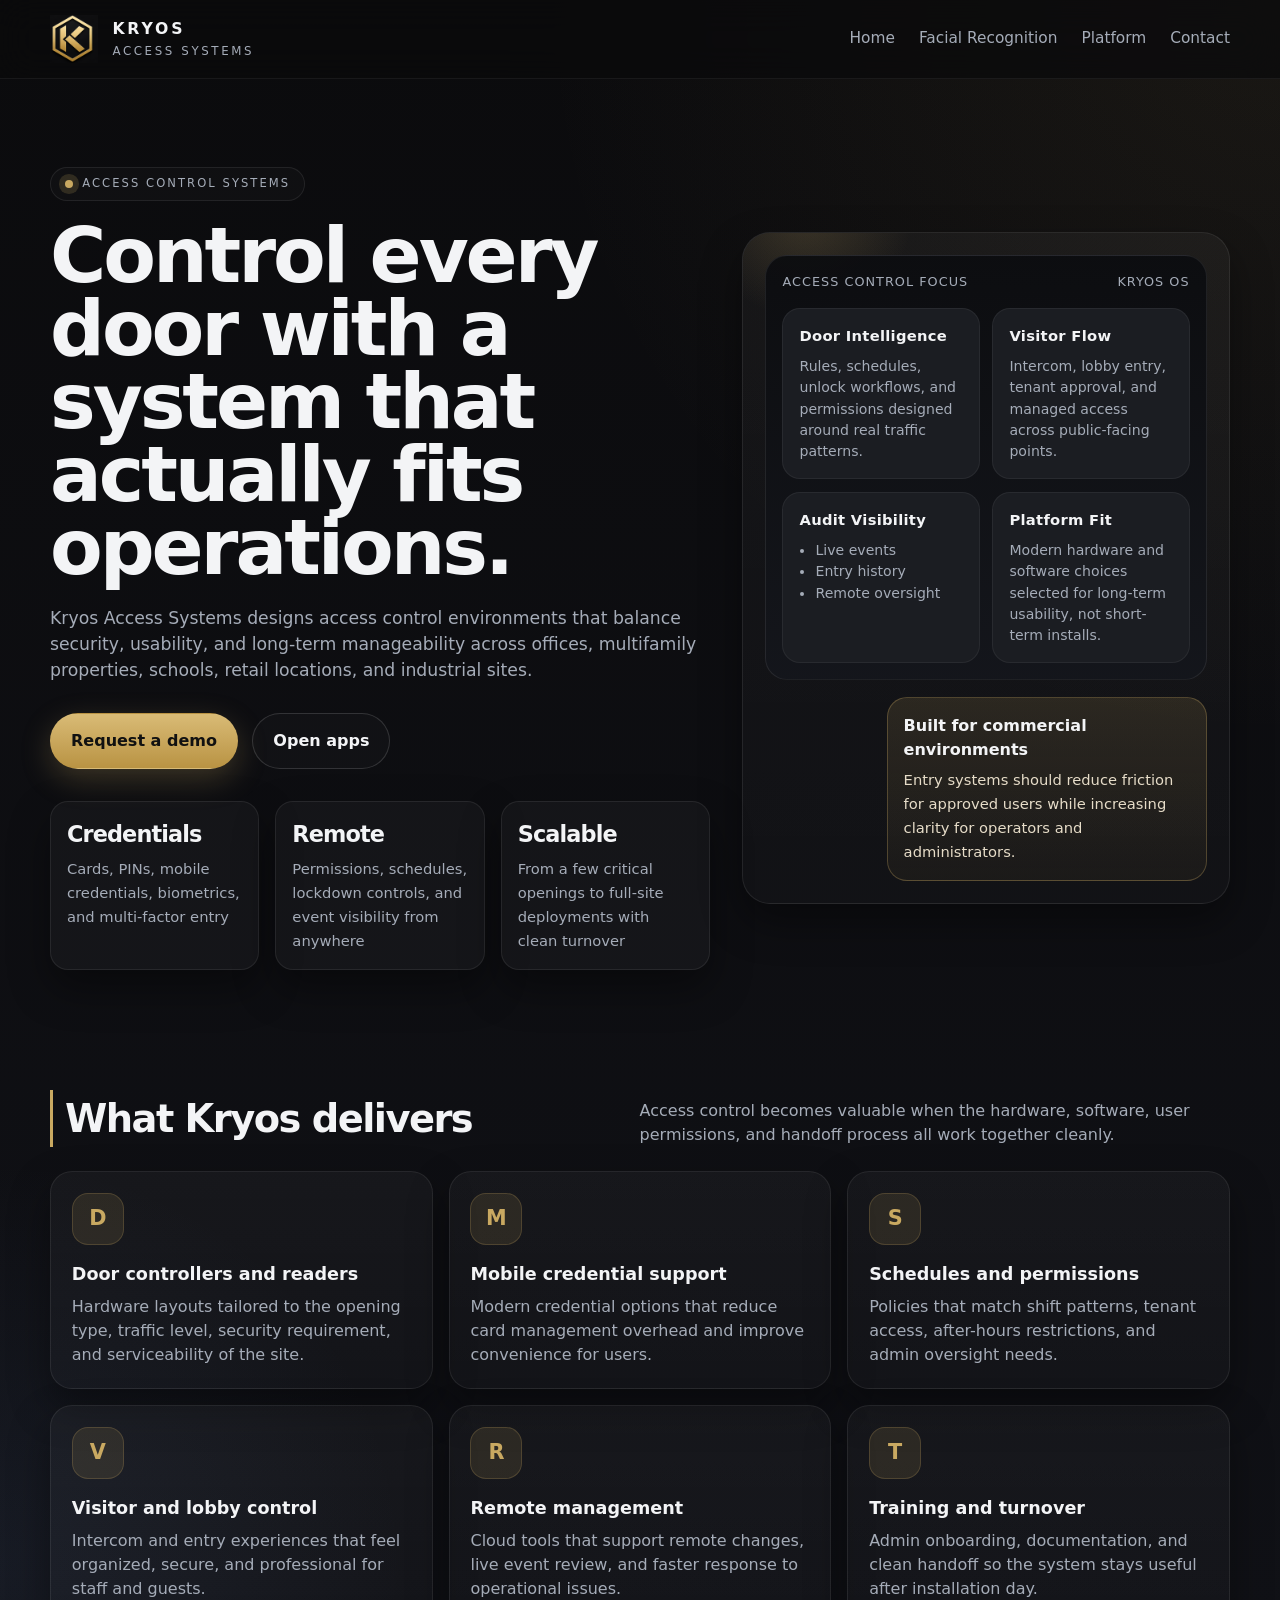
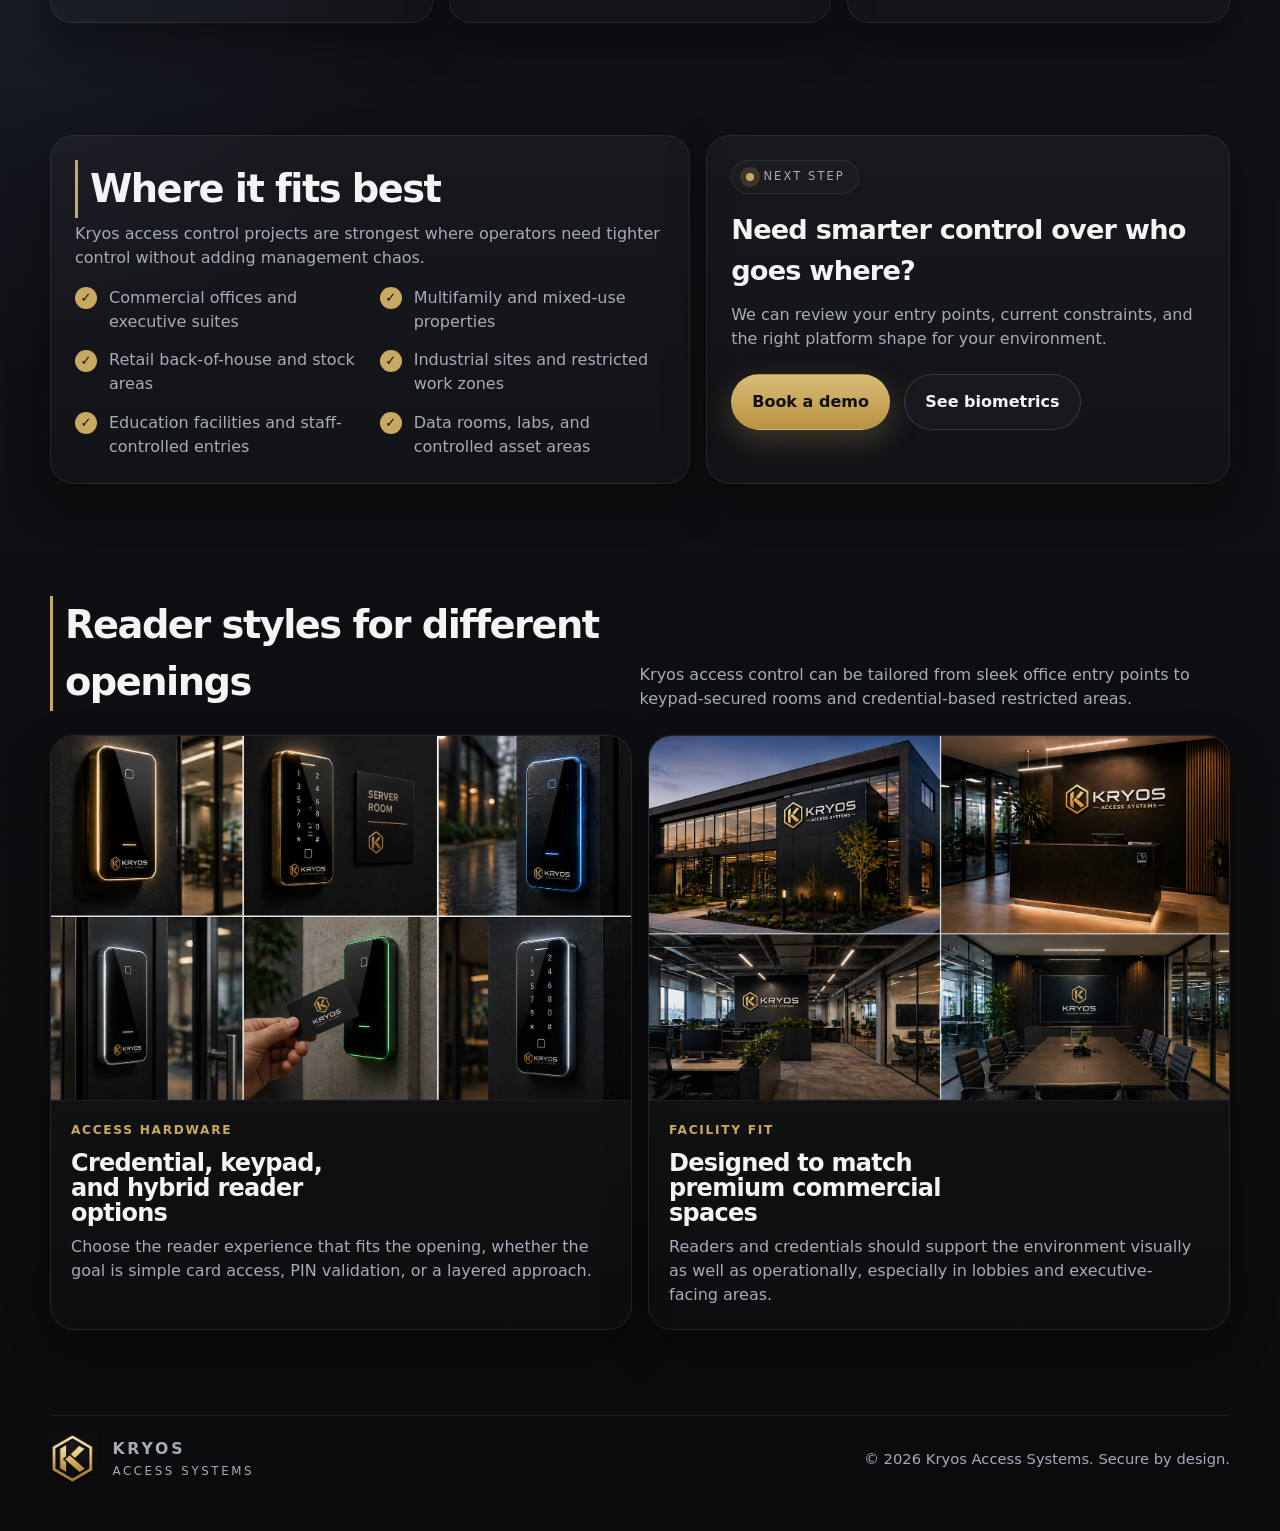
==== commit 9e8eb1aa: "Redesign FAQ as accordion and polish homepage UI - Convert FAQ section from 3-column grid to single-" ====
--- a/access-control.html
+++ b/access-control.html
@@ -205,7 +205,7 @@
             </div>
           </article>
           <article class="media-card">
-            <img src="kryos-hq-spaces.png" alt="Kryos office exterior, reception area, and meeting spaces" loading="lazy" />
+            <img src="kryos-hq-spaces.png" alt="Modern lobby and reception with Kryos access control" loading="lazy" style="object-position: 100% 0%;" />
             <div class="media-copy">
               <span class="media-kicker">Facility Fit</span>
               <h3>Designed to match premium commercial spaces</h3>
--- a/styles.css
+++ b/styles.css
@@ -331,7 +331,7 @@
     .hero-badge span { color: #e6dcc8; font-size: 0.92rem; }
 
     section {
-      padding: 2rem 0;
+      padding: 3.5rem 0;
     }
 
     .section-heading {
@@ -346,6 +346,8 @@
       margin: 0;
       font-size: clamp(1.8rem, 3vw, 3rem);
       letter-spacing: -0.04em;
+      border-left: 3px solid var(--gold);
+      padding-left: 0.75rem;
     }
 
     .section-heading p {
@@ -395,6 +397,12 @@
       border: 1px solid rgba(201,169,97,0.22);
       font-size: 1.3rem;
       font-weight: 700;
+    }
+
+    .icon svg {
+      width: 24px;
+      height: 24px;
+      display: block;
     }
 
     .card h3 {
@@ -650,28 +658,63 @@
 
     .faq-grid {
       display: grid;
-      grid-template-columns: repeat(3, minmax(0, 1fr));
-      gap: 1rem;
+      grid-template-columns: 1fr;
+      gap: 0.6rem;
+      max-width: 820px;
     }
 
     .faq-card {
-      padding: 1.4rem;
       border-radius: 22px;
       border: 1px solid var(--line);
       background:
         linear-gradient(180deg, rgba(255,255,255,0.04), rgba(255,255,255,0.015)),
         rgba(12,12,15,0.72);
       box-shadow: 0 18px 36px rgba(0,0,0,0.18);
-    }
-
-    .faq-card h3 {
-      margin: 0 0 0.65rem;
-      font-size: 1.08rem;
+      overflow: hidden;
+    }
+
+    .faq-toggle {
+      width: 100%;
+      display: flex;
+      justify-content: space-between;
+      align-items: center;
+      gap: 1rem;
+      padding: 1.25rem 1.4rem;
+      background: none;
+      border: none;
+      color: var(--text);
+      font: inherit;
+      font-size: 1.05rem;
+      font-weight: 600;
       letter-spacing: -0.02em;
-    }
-
-    .faq-card p {
-      margin: 0;
+      cursor: pointer;
+      text-align: left;
+    }
+
+    .faq-toggle:hover { color: var(--gold); }
+
+    .faq-chevron {
+      flex-shrink: 0;
+      color: var(--muted);
+      transition: transform 0.25s ease, color 0.2s ease;
+    }
+
+    .faq-card.is-open .faq-toggle { color: var(--gold); }
+    .faq-card.is-open .faq-chevron { transform: rotate(180deg); color: var(--gold); }
+
+    .faq-body {
+      display: grid;
+      grid-template-rows: 0fr;
+      transition: grid-template-rows 0.28s ease;
+    }
+
+    .faq-card.is-open .faq-body { grid-template-rows: 1fr; }
+
+    .faq-body-inner { overflow: hidden; }
+
+    .faq-body-inner p {
+      margin: 0;
+      padding: 0 1.4rem 1.4rem;
       color: var(--muted);
     }
 
@@ -756,18 +799,71 @@
       color: var(--muted);
     }
 
+    /* ── Trust bar ── */
+    .trust-bar {
+      border-top: 1px solid var(--line);
+      border-bottom: 1px solid var(--line);
+      padding: 1.2rem 0;
+      background: rgba(255,255,255,0.015);
+    }
+
+    .trust-bar-inner {
+      display: flex;
+      align-items: center;
+      gap: 2rem;
+      flex-wrap: wrap;
+    }
+
+    .trust-label {
+      color: var(--muted);
+      font-size: 0.78rem;
+      letter-spacing: 0.16em;
+      text-transform: uppercase;
+      white-space: nowrap;
+      flex-shrink: 0;
+    }
+
+    .trust-tags {
+      display: flex;
+      gap: 0.55rem;
+      flex-wrap: wrap;
+    }
+
+    .trust-tags span {
+      padding: 0.3rem 0.85rem;
+      border-radius: 999px;
+      border: 1px solid var(--line);
+      color: var(--text);
+      font-size: 0.84rem;
+      background: rgba(255,255,255,0.025);
+    }
+
+    /* ── Media grid 4 (image quadrant splits) ── */
+    .media-grid-4 {
+      display: grid;
+      grid-template-columns: repeat(2, minmax(0,1fr));
+      gap: 1rem;
+    }
+
+    .media-grid-4 .media-card img {
+      aspect-ratio: 4 / 3;
+    }
+
     @media (max-width: 1024px) {
       .hero-grid,
       .feature-list,
       .contact-grid,
       .cards,
       .process,
-      .faq-grid,
       .industries,
       .apps,
       .media-showcase,
       .media-showcase-wide {
         grid-template-columns: 1fr 1fr;
+      }
+
+      .faq-grid {
+        max-width: 100%;
       }
 
       .hero-card {
@@ -829,7 +925,8 @@
       .apps,
       .check-grid,
       .media-showcase,
-      .media-showcase-wide {
+      .media-showcase-wide,
+      .media-grid-4 {
         grid-template-columns: 1fr;
       }
 
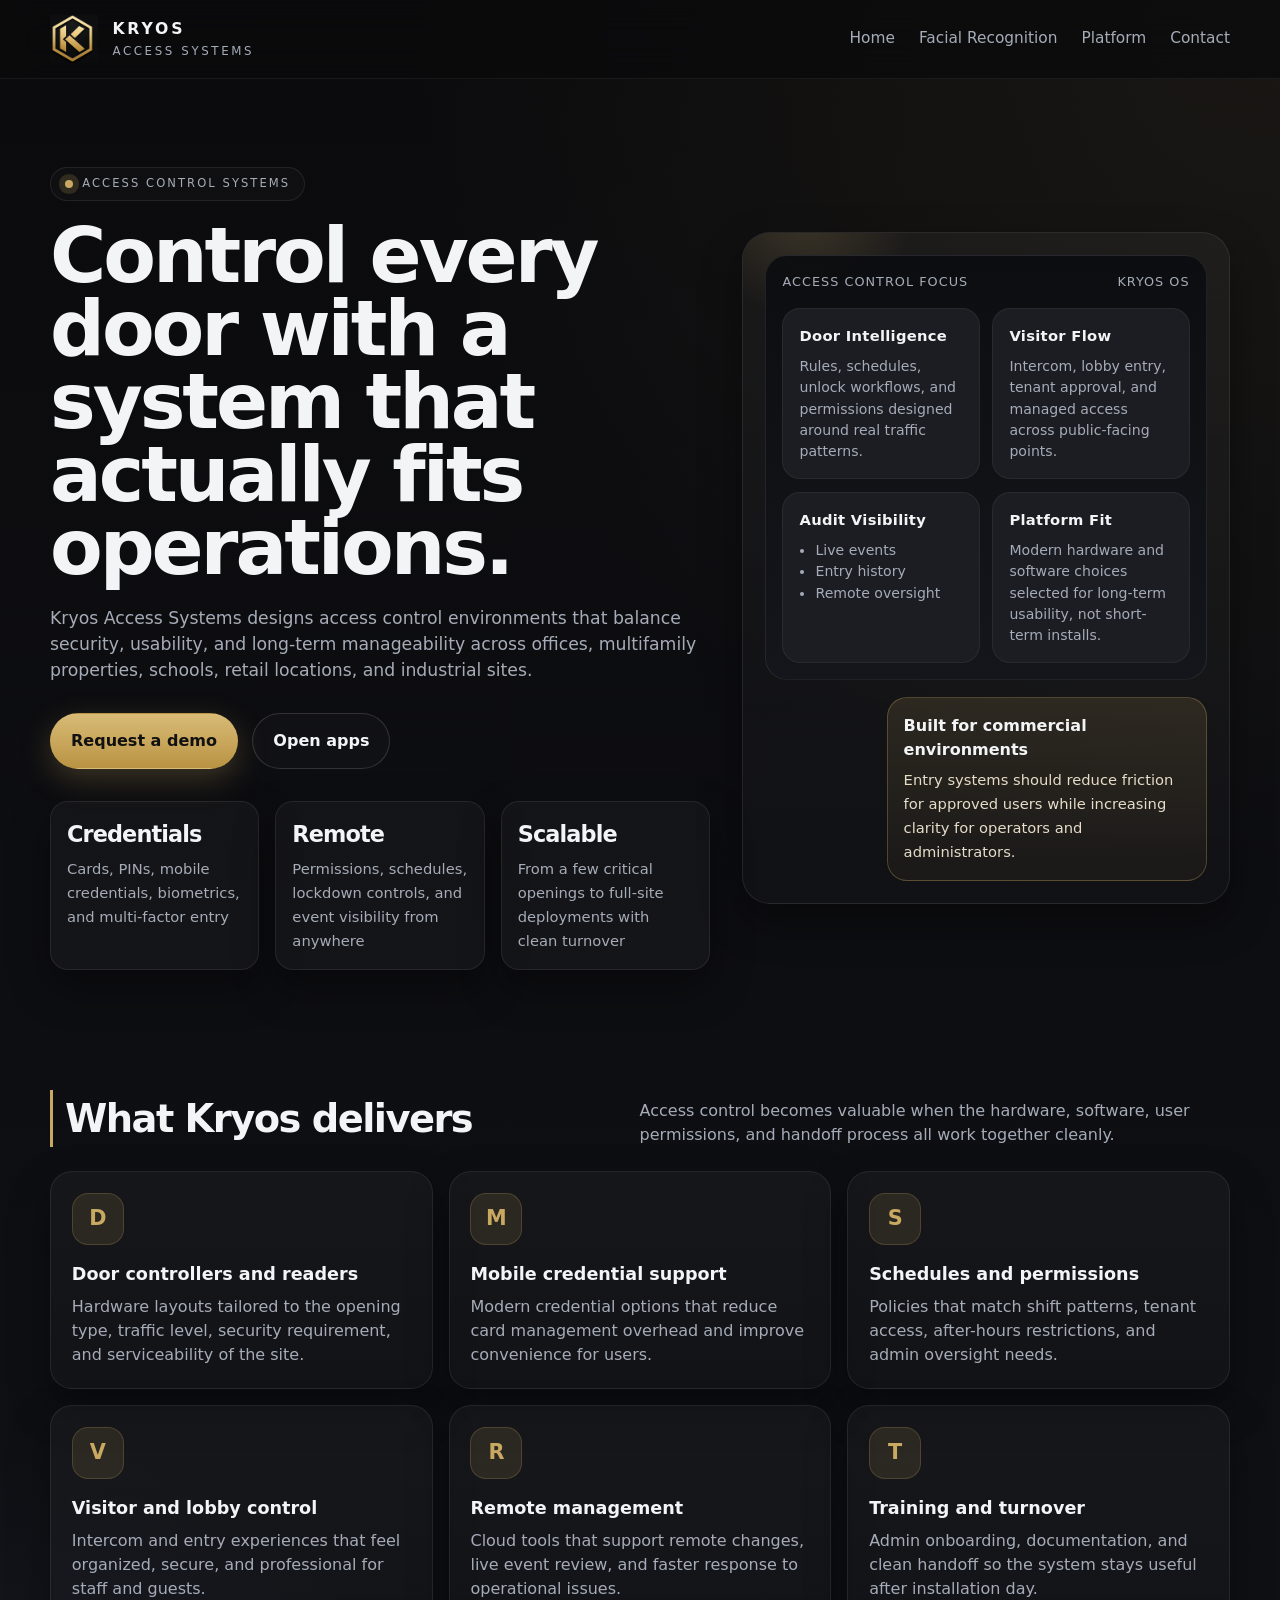
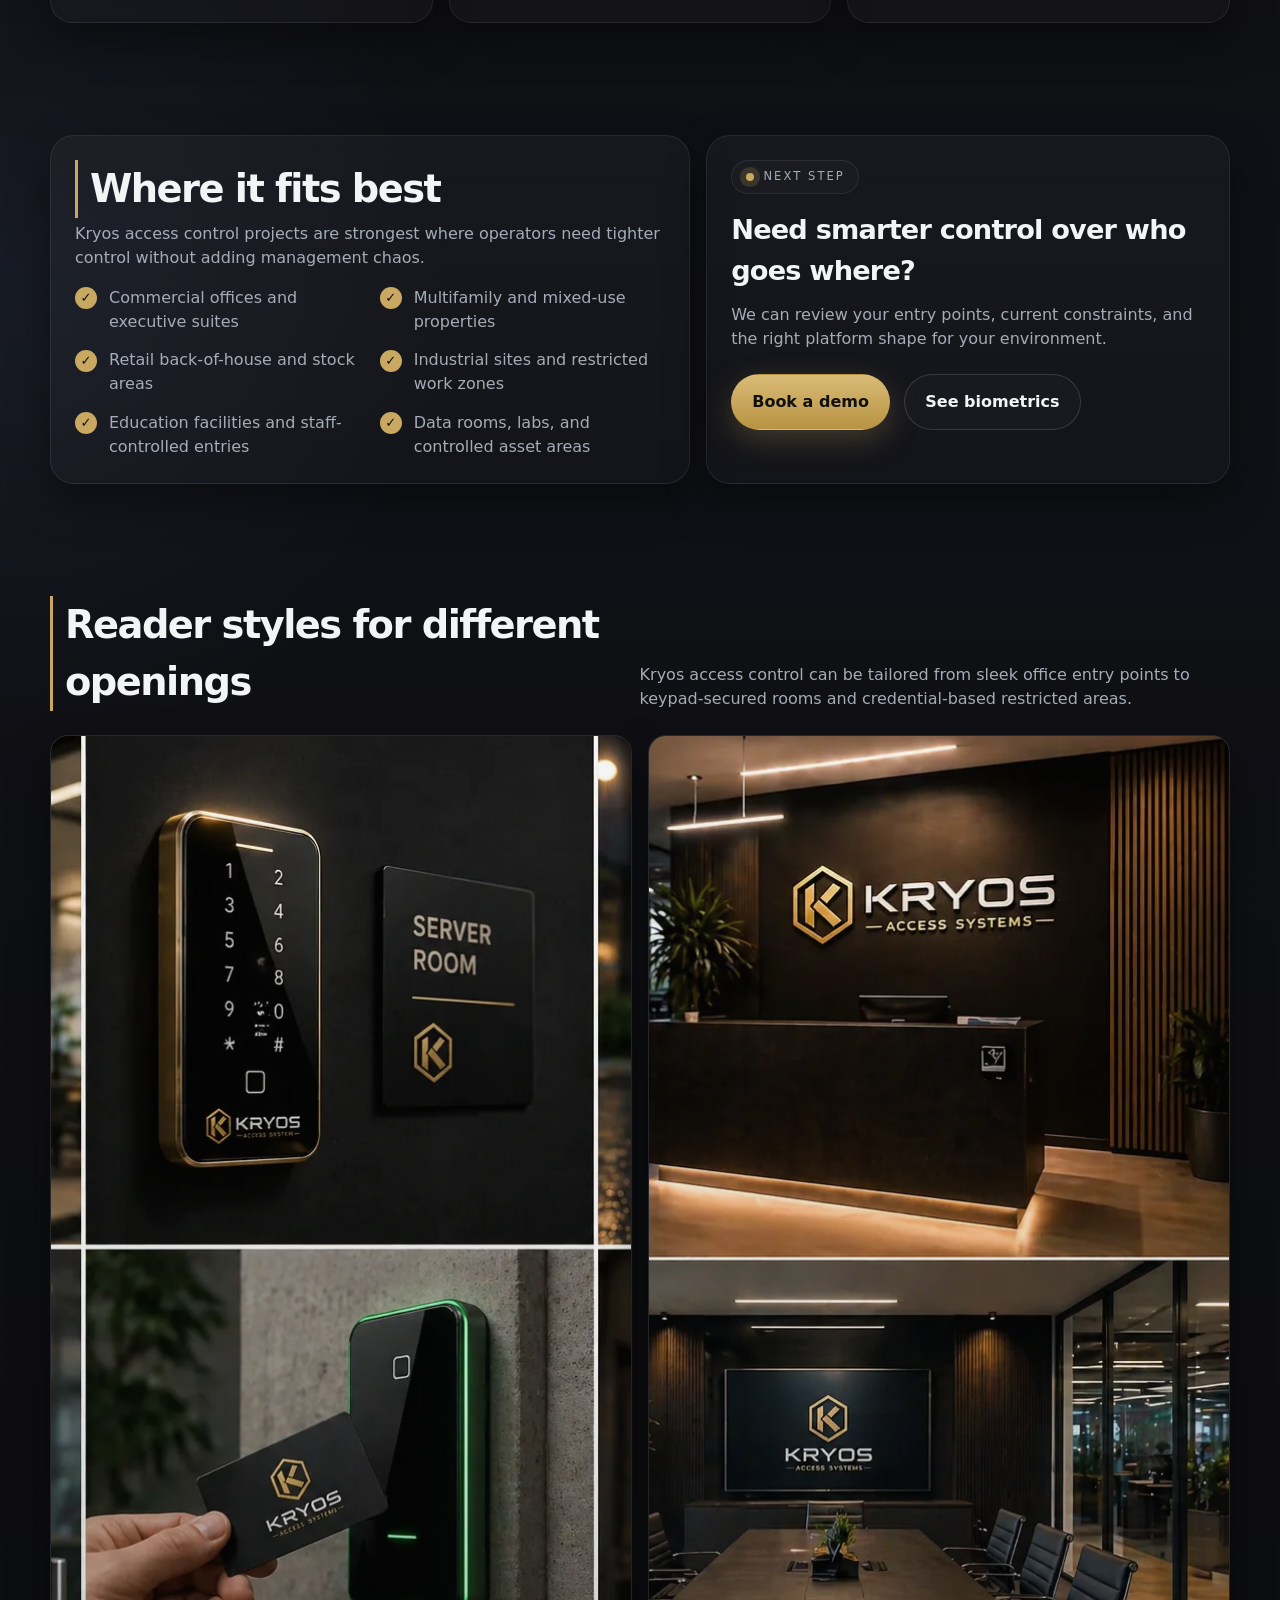
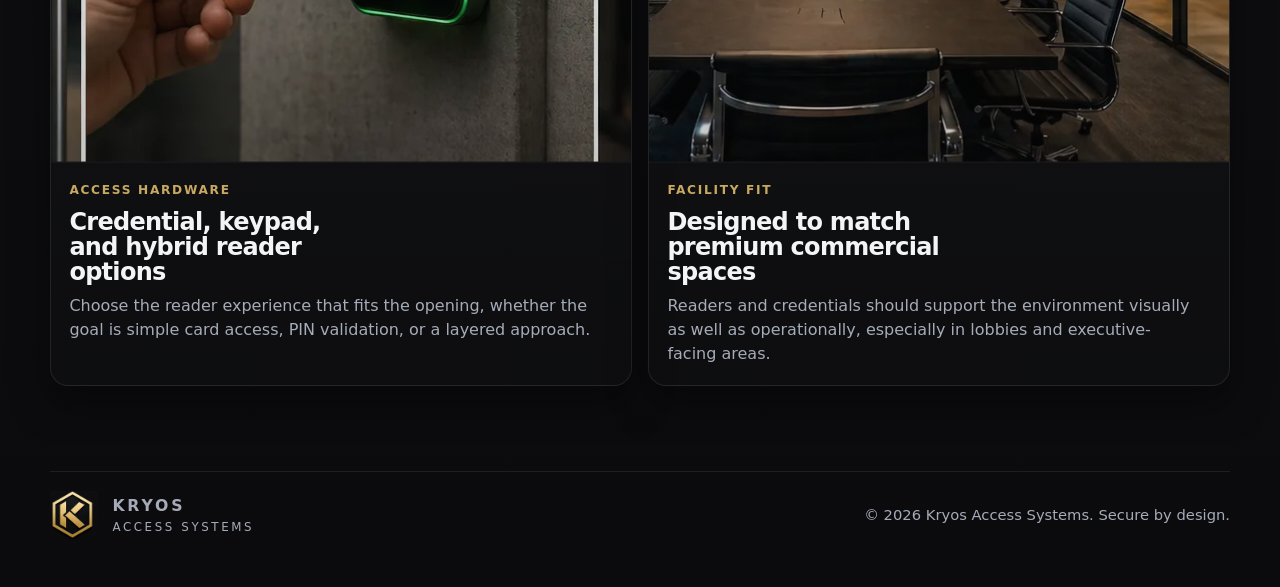
==== commit 3ca17795: "Polish site visuals and optimize assets" ====
--- a/access-control.html
+++ b/access-control.html
@@ -8,10 +8,17 @@
   <meta property="og:title" content="Access Control Systems | Kryos Access Systems" />
   <meta property="og:description" content="Modern access control systems for commercial facilities, multifamily properties, schools, and industrial sites." />
   <meta property="og:type" content="website" />
+  <meta property="og:url" content="https://kryossecuritygroup.com/access-control" />
+  <meta property="og:image" content="https://kryossecuritygroup.com/kryos-access-readers.png" />
+  <meta name="twitter:card" content="summary_large_image" />
+  <meta name="twitter:title" content="Access Control Systems | Kryos Access Systems" />
+  <meta name="twitter:description" content="Modern access control systems for commercial facilities, multifamily properties, schools, and industrial sites." />
+  <meta name="twitter:image" content="https://kryossecuritygroup.com/kryos-access-readers.png" />
   <title>Access Control Systems | Kryos Access Systems</title>
+  <link rel="canonical" href="https://kryossecuritygroup.com/access-control" />
   <link rel="icon" type="image/png" href="kryos-logo-mark.png" />
   <link rel="apple-touch-icon" href="kryos-logo-mark.png" />
-  <link rel="stylesheet" href="styles.css" />
+  <link rel="stylesheet" href="styles.css?v=20260508" />
 </head>
 <body>
   <a class="skip-link" href="#main">Skip to content</a>
@@ -20,7 +27,7 @@
     <div class="container nav">
       <a class="brand" href="/" aria-label="Kryos Access Systems home">
         <div class="brand-mark" aria-hidden="true">
-          <img src="kryos-logo-mark.png" alt="" />
+          <img src="kryos-logo-mark.png" alt="" width="240" height="240" />
         </div>
         <div class="brand-copy">
           <strong>Kryos</strong>
@@ -197,7 +204,10 @@
         </div>
         <div class="media-showcase">
           <article class="media-card">
-            <img src="kryos-access-readers.png" alt="Kryos branded access readers including keypad models and card presentation workflows" loading="lazy" />
+            <picture>
+              <source srcset="kryos-access-readers.webp" type="image/webp" />
+              <img src="kryos-access-readers.png" width="1536" height="1024" alt="Kryos branded access readers including keypad models and card presentation workflows" loading="lazy" />
+            </picture>
             <div class="media-copy">
               <span class="media-kicker">Access Hardware</span>
               <h3>Credential, keypad, and hybrid reader options</h3>
@@ -205,7 +215,10 @@
             </div>
           </article>
           <article class="media-card">
-            <img src="kryos-hq-spaces.png" alt="Modern lobby and reception with Kryos access control" loading="lazy" style="object-position: 100% 0%;" />
+            <picture>
+              <source srcset="kryos-hq-spaces.webp" type="image/webp" />
+              <img src="kryos-hq-spaces.png" width="1536" height="1024" alt="Modern lobby and reception with Kryos access control" loading="lazy" style="object-position: 100% 0%;" />
+            </picture>
             <div class="media-copy">
               <span class="media-kicker">Facility Fit</span>
               <h3>Designed to match premium commercial spaces</h3>
@@ -221,7 +234,7 @@
     <div class="container footer-row">
       <div class="brand" aria-label="Kryos Access Systems footer brand">
         <div class="brand-mark" aria-hidden="true">
-          <img src="kryos-logo-mark.png" alt="" />
+          <img src="kryos-logo-mark.png" alt="" width="240" height="240" />
         </div>
         <div class="brand-copy">
           <strong>Kryos</strong>
--- a/styles.css
+++ b/styles.css
@@ -14,6 +14,14 @@
 
     * { box-sizing: border-box; }
     html { scroll-behavior: smooth; }
+    section,
+    #top,
+    #platform,
+    #apps,
+    #process,
+    #contact {
+      scroll-margin-top: 110px;
+    }
     body {
       margin: 0;
       font-family: Inter, ui-sans-serif, system-ui, -apple-system, BlinkMacSystemFont, "Segoe UI", sans-serif;
@@ -26,7 +34,13 @@
     }
 
     a { color: inherit; text-decoration: none; }
-    img { max-width: 100%; display: block; }
+    img,
+    picture {
+      max-width: 100%;
+      display: block;
+    }
+
+    picture { width: 100%; }
 
     .container {
       width: min(calc(100% - 2rem), var(--max));
@@ -356,6 +370,10 @@
       max-width: 58ch;
     }
 
+    .compact-heading {
+      margin-bottom: 1.15rem;
+    }
+
     #visuals,
     #biometrics {
       position: relative;
@@ -490,17 +508,22 @@
     }
 
     .app-thumb {
-      aspect-ratio: 1 / 1;
-      background: #0f1014;
+      aspect-ratio: 4 / 3;
+      background:
+        radial-gradient(circle at center, rgba(201,169,97,0.08), transparent 58%),
+        #0f1014;
       overflow: hidden;
       border-bottom: 1px solid var(--line);
+      padding: 0.75rem;
     }
 
     .app-thumb img {
       width: 100%;
       height: 100%;
-      object-fit: cover;
+      object-fit: contain;
       object-position: center;
+      border-radius: 14px;
+      filter: saturate(0.86) contrast(0.96);
     }
 
     .app-body {
@@ -542,10 +565,19 @@
       grid-template-columns: 1.2fr 0.8fr;
     }
 
+    .media-curated {
+      display: grid;
+      grid-template-columns: repeat(auto-fit, minmax(260px, 1fr));
+      gap: 1rem;
+      align-items: stretch;
+    }
+
+    .media-curated > * { min-width: 0; }
+
     .media-card {
       position: relative;
       overflow: hidden;
-      border-radius: 24px;
+      border-radius: 18px;
       background: linear-gradient(180deg, rgba(255,255,255,0.04), rgba(255,255,255,0.02));
       border: 1px solid var(--line);
       box-shadow: var(--shadow);
@@ -574,8 +606,14 @@
       object-fit: cover;
       object-position: center;
       border-bottom: 1px solid var(--line);
-      transform: scale(1.01);
+      transform: scale(1.005);
       transition: transform 0.45s ease;
+      filter: saturate(0.92) contrast(0.98);
+    }
+
+    .media-card-featured img,
+    .media-card-quiet img {
+      aspect-ratio: 16 / 9;
     }
 
     .media-card-large img {
@@ -584,13 +622,18 @@
 
     .media-card:hover img,
     .media-card:focus-within img {
-      transform: scale(1.045);
+      transform: scale(1.025);
     }
 
     .media-copy {
       position: relative;
       z-index: 2;
-      padding: 1.2rem 1.25rem 1.35rem;
+      padding: 1.05rem 1.15rem 1.2rem;
+    }
+
+    .media-card-featured .media-copy,
+    .media-card-quiet .media-copy {
+      padding: 1rem 1.1rem 1.15rem;
     }
 
     .media-kicker {
@@ -858,7 +901,8 @@
       .industries,
       .apps,
       .media-showcase,
-      .media-showcase-wide {
+      .media-showcase-wide,
+      .media-curated {
         grid-template-columns: 1fr 1fr;
       }
 
@@ -872,6 +916,15 @@
     }
 
     @media (max-width: 760px) {
+      section,
+      #top,
+      #platform,
+      #apps,
+      #process,
+      #contact {
+        scroll-margin-top: 178px;
+      }
+
       .nav {
         flex-wrap: wrap;
         padding: 0.8rem 0;
@@ -926,7 +979,12 @@
       .check-grid,
       .media-showcase,
       .media-showcase-wide,
+      .media-curated,
       .media-grid-4 {
+        grid-template-columns: 1fr;
+      }
+
+      .media-curated {
         grid-template-columns: 1fr;
       }
 
